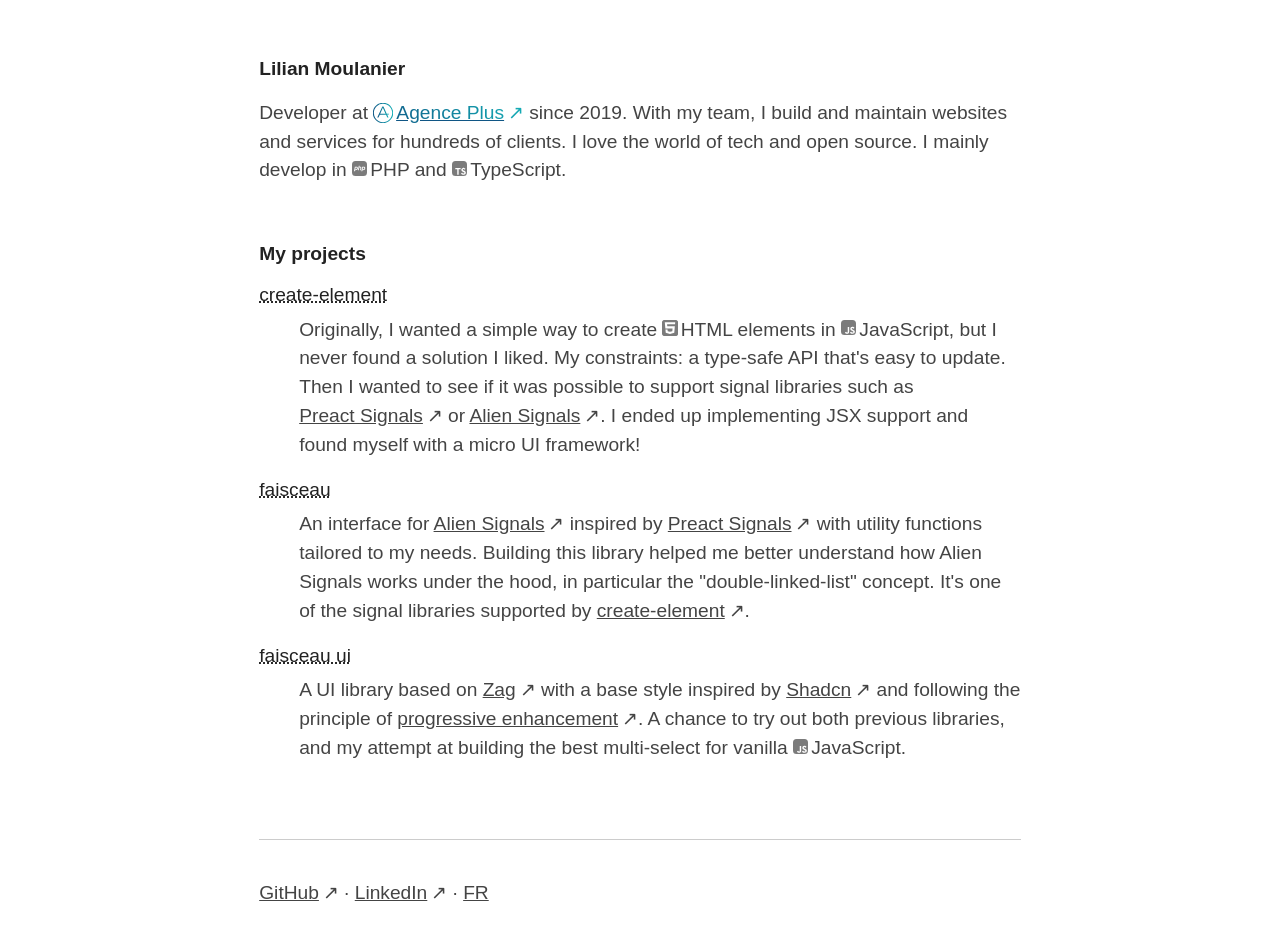
==== en.html @ 21a2eced "tweaking et ajout d'une version en" ====
<!doctype html>
<html lang="en">
  <head>
    <meta charset="UTF-8" />
    <meta name="viewport" content="width=device-width, initial-scale=1.0" />
    <title>Lilian Moulanier</title>
    <link
      rel="icon"
      href="data:image/svg+xml,%3Csvg xmlns='http://www.w3.org/2000/svg' viewBox='0 0 64 64'%3E%3Cpath fill='%23222' d='M20 12h12v28h16v12H20z'/%3E%3C/svg%3E"
      type="image/svg+xml"
    />
    <link rel="stylesheet" href="/index.css" />
    <script src="analytics.js" defer></script>
  </head>
  <body>
    <main>
      <h1>Lilian Moulanier</h1>
      <p>
        Developer at
        <a href="https://www.agence-plus.fr/" target="_blank">Agence Plus</a>
        since 2019. With my team, I build and maintain websites and services for hundreds of
        clients. I love the world of tech and open source. I mainly develop in
        <span class="icon icon-php">PHP</span> and <span class="icon icon-ts">TypeScript</span>.
      </p>

      <h2>My projects</h2>
      <dl>
        <dt>
          <h3>
            <a href="https://github.com/lilian1315/create-element" target="_blank"
              >create-element</a
            >
          </h3>
        </dt>
        <dd>
          Originally, I wanted a simple way to create
          <span class="icon icon-html">HTML</span> elements in
          <span class="icon icon-js">JavaScript</span>, but I never found a solution I liked. My
          constraints: a type-safe API that's easy to update. Then I wanted to see if it was
          possible to support signal libraries such as
          <a href="https://github.com/preactjs/signals" target="_blank">Preact Signals</a> or
          <a href="https://github.com/stackblitz/alien-signals" target="_blank">Alien Signals</a>. I
          ended up implementing JSX support and found myself with a micro UI framework!
        </dd>
      </dl>
      <dl>
        <dt>
          <h3>
            <a href="https://github.com/lilian1315/faisceau" target="_blank">faisceau</a>
          </h3>
        </dt>
        <dd>
          An interface for
          <a href="https://github.com/stackblitz/alien-signals" target="_blank">Alien Signals</a>
          inspired by
          <a href="https://github.com/preactjs/signals" target="_blank">Preact Signals</a>
          with utility functions tailored to my needs. Building this library helped me better
          understand how Alien Signals works under the hood, in particular the "double-linked-list"
          concept. It's one of the signal libraries supported by
          <a href="https://github.com/lilian1315/create-element" target="_blank">create-element</a>.
        </dd>
      </dl>
      <dl>
        <dt>
          <h3>
            <a href="https://github.com/lilian1315/faisceau-ui" target="_blank">faisceau ui</a>
          </h3>
        </dt>
        <dd>
          A UI library based on <a href="https://zagjs.com/" target="_blank">Zag</a> with a base
          style inspired by <a href="https://ui.shadcn.com/" target="_blank">Shadcn</a> and
          following the principle of
          <a
            href="https://developer.mozilla.org/en-US/docs/Glossary/Progressive_enhancement"
            target="_blank"
            >progressive enhancement</a
          >. A chance to try out both previous libraries, and my attempt at building the best
          multi-select for vanilla <span class="icon icon-js">JavaScript</span>.
        </dd>
      </dl>
    </main>
    <footer>
      <a href="https://github.com/lilian1315" target="_blank">GitHub</a>
      ·
      <a href="https://linkedin.com/in/lilian-moulanier-7810aa121" target="_blank">LinkedIn</a>
      ·
      <a href="/">FR</a>
    </footer>
  </body>
</html>
---- index.css ----
html {
  color-scheme: light dark;
  background-color: light-dark(#fff, #111);
  color: light-dark(#444, #bbb);
  font-family: sans-serif;
  font-size: 1.2em;
}

body {
  display: grid;
  min-height: 100dvh;
  width: 800px;
  max-width: 100%;
  padding: 0 1em;
  box-sizing: border-box;
  margin: 0 auto;
}

h1,
h2,
h3 {
  font-size: inherit;
  color: light-dark(#222, #eee);
}

h1 {
  margin-top: 3em;
}

h2 {
  margin-top: 3em;
}

h3 {
  font-weight: normal;
  margin-bottom: 0.5em;
  a {
    text-decoration-style: dotted;
  }
}

a {
  color: inherit;
  white-space: nowrap;
}

p,
dd,
footer {
  line-height: 1.5;
  a[target="_blank"]::after {
    display: inline-block;
    content: "\2009↗";
    text-decoration: none;
  }
}

footer {
  margin-top: 3rem;
  padding: 2em 0;
  align-self: end;
  border-top: 1px solid light-dark(rgb(0 0 0 / 0.2), rgb(255 255 255 / 0.2));
}

.icon {
  white-space: nowrap;
  &::before {
    content: "";
    display: inline-block;
    width: 0.8em;
    height: 0.8em;
    margin-right: 0.15em;
    opacity: 0.7;
    background-color: currentColor;
    -webkit-mask: var(--icon) center / contain no-repeat;
    mask: var(--icon) center / contain no-repeat;
  }
}

.icon-html {
  --icon: url("icons/html.svg");
}

.icon-js {
  --icon: url("icons/js.svg");
}

.icon-php {
  --icon: url("icons/php.svg");
}

.icon-ts {
  --icon: url("icons/ts.svg");
}

a[href^="https://www.agence-plus.fr/"] {
  background-image: linear-gradient(60deg, #105685, #15afb7);
  background-clip: text;
  color: transparent;
  text-decoration-color: #105685;
  &::before {
    content: "";
    position: relative;
    display: inline-block;
    top: 0.2em;
    margin-right: 0.2em;
    width: 1em;
    height: 1em;
    background-image: url("icons/agence-plus.svg");
    background-repeat: no-repeat;
    background-size: cover;
    background-position: center;
  }
}

@media screen and (width < 500px) {
  dd {
    margin-left: 0;
  }
}

@media screen and ((width < 600px) or (height < 600px)) {
  html {
    font-size: 1em;
  }
}
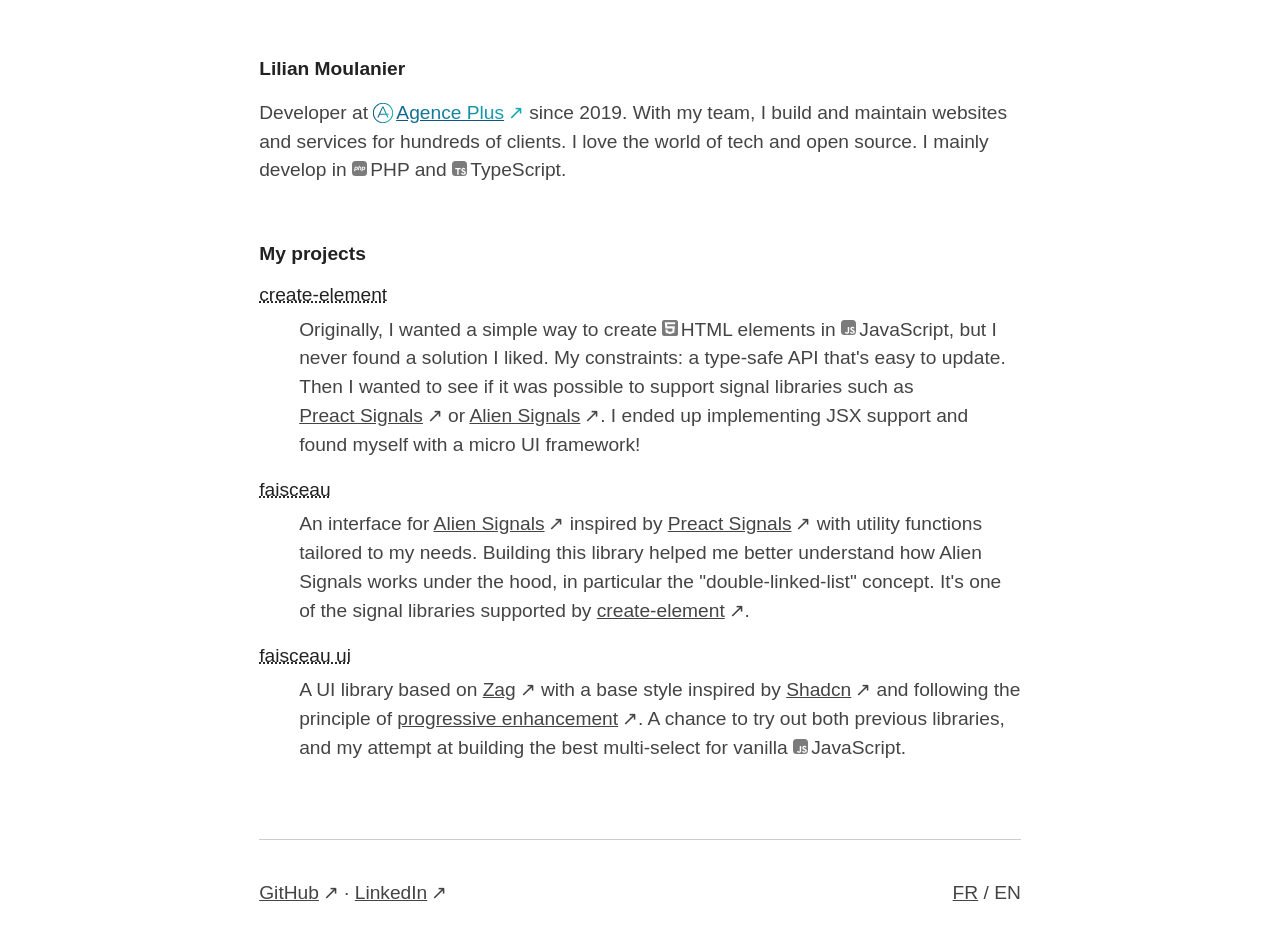
==== commit 8acbe8b6: "meilleur changement de langue" ====
--- a/en.html
+++ b/en.html
@@ -80,11 +80,15 @@
       </dl>
     </main>
     <footer>
-      <a href="https://github.com/lilian1315" target="_blank">GitHub</a>
-      ·
-      <a href="https://linkedin.com/in/lilian-moulanier-7810aa121" target="_blank">LinkedIn</a>
-      ·
-      <a href="/">FR</a>
+      <div>
+        <a href="https://github.com/lilian1315" target="_blank">GitHub</a>
+        ·
+        <a href="https://linkedin.com/in/lilian-moulanier-7810aa121" target="_blank">LinkedIn</a>
+      </div>
+      <div>
+        <a href="/fr">FR</a>
+        / EN
+      </div>
     </footer>
   </body>
 </html>
--- a/index.css
+++ b/index.css
@@ -56,6 +56,8 @@
 }
 
 footer {
+  display: flex;
+  justify-content: space-between;
   margin-top: 3rem;
   padding: 2em 0;
   align-self: end;
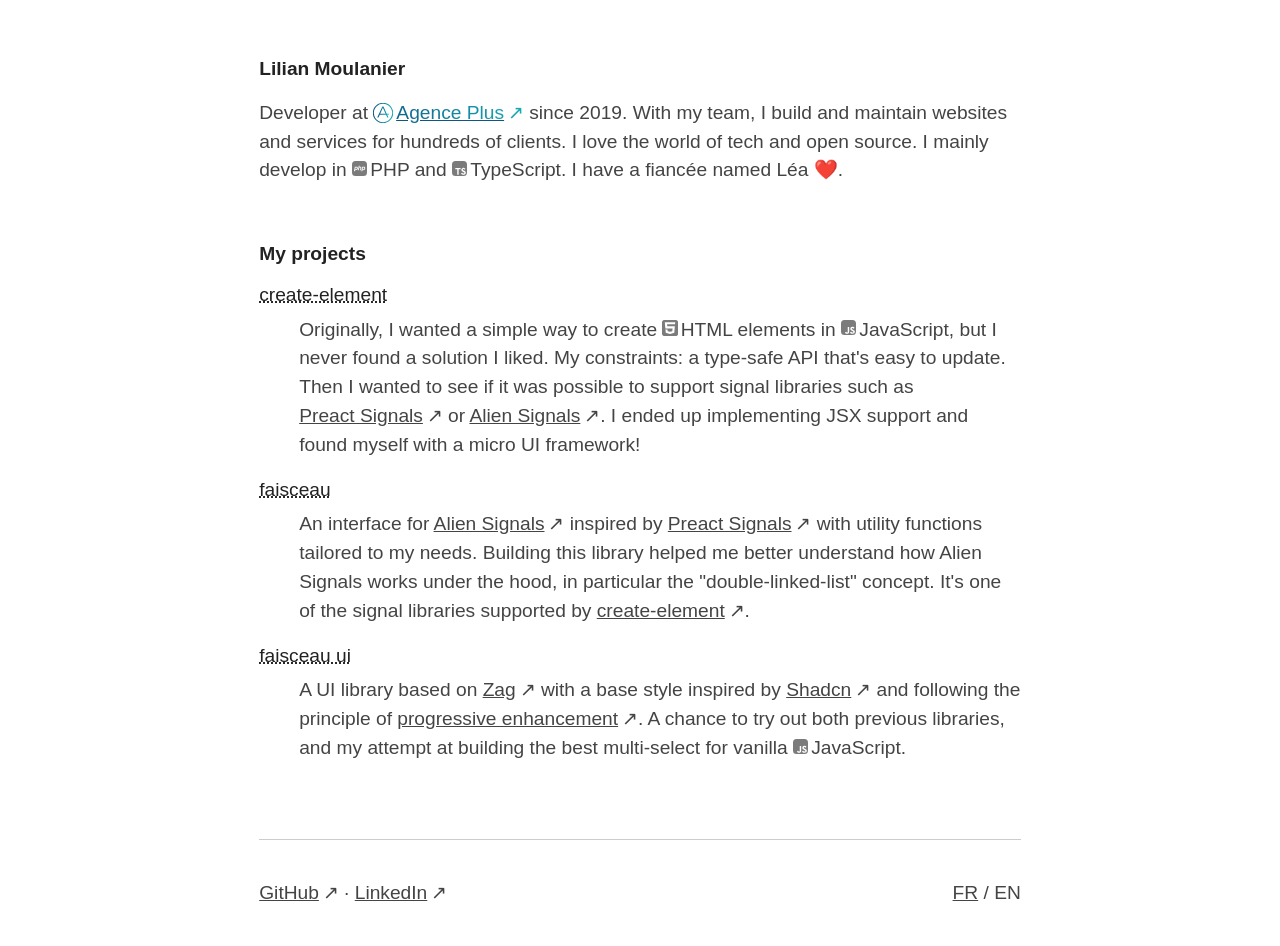
==== commit 4f503428: "mention my fiancée" ====
--- a/en.html
+++ b/en.html
@@ -4,13 +4,17 @@
     <meta charset="UTF-8" />
     <meta name="viewport" content="width=device-width, initial-scale=1.0" />
     <title>Lilian Moulanier</title>
+    <meta
+      name="description"
+      content="Developer at Agence Plus since 2019 — I build and maintain websites and open source services in PHP and TypeScript."
+    />
     <link
       rel="icon"
       href="data:image/svg+xml,%3Csvg xmlns='http://www.w3.org/2000/svg' viewBox='0 0 64 64'%3E%3Cpath fill='%23222' d='M20 12h12v28h16v12H20z'/%3E%3C/svg%3E"
       type="image/svg+xml"
     />
     <link rel="stylesheet" href="/index.css" />
-    <script src="analytics.js" defer></script>
+    <script src="index.js" defer></script>
   </head>
   <body>
     <main>
@@ -20,7 +24,8 @@
         <a href="https://www.agence-plus.fr/" target="_blank">Agence Plus</a>
         since 2019. With my team, I build and maintain websites and services for hundreds of
         clients. I love the world of tech and open source. I mainly develop in
-        <span class="icon icon-php">PHP</span> and <span class="icon icon-ts">TypeScript</span>.
+        <span class="icon icon-php">PHP</span> and <span class="icon icon-ts">TypeScript</span>. I
+        have a fiancée named Léa ❤️.
       </p>
 
       <h2>My projects</h2>
--- a/index.css
+++ b/index.css
@@ -42,6 +42,15 @@
 a {
   color: inherit;
   white-space: nowrap;
+}
+
+@media (hover: hover) {
+  a:hover {
+    color: light-dark(#000, #fff);
+  }
+  h3 a:hover {
+    text-decoration: underline;
+  }
 }
 
 p,
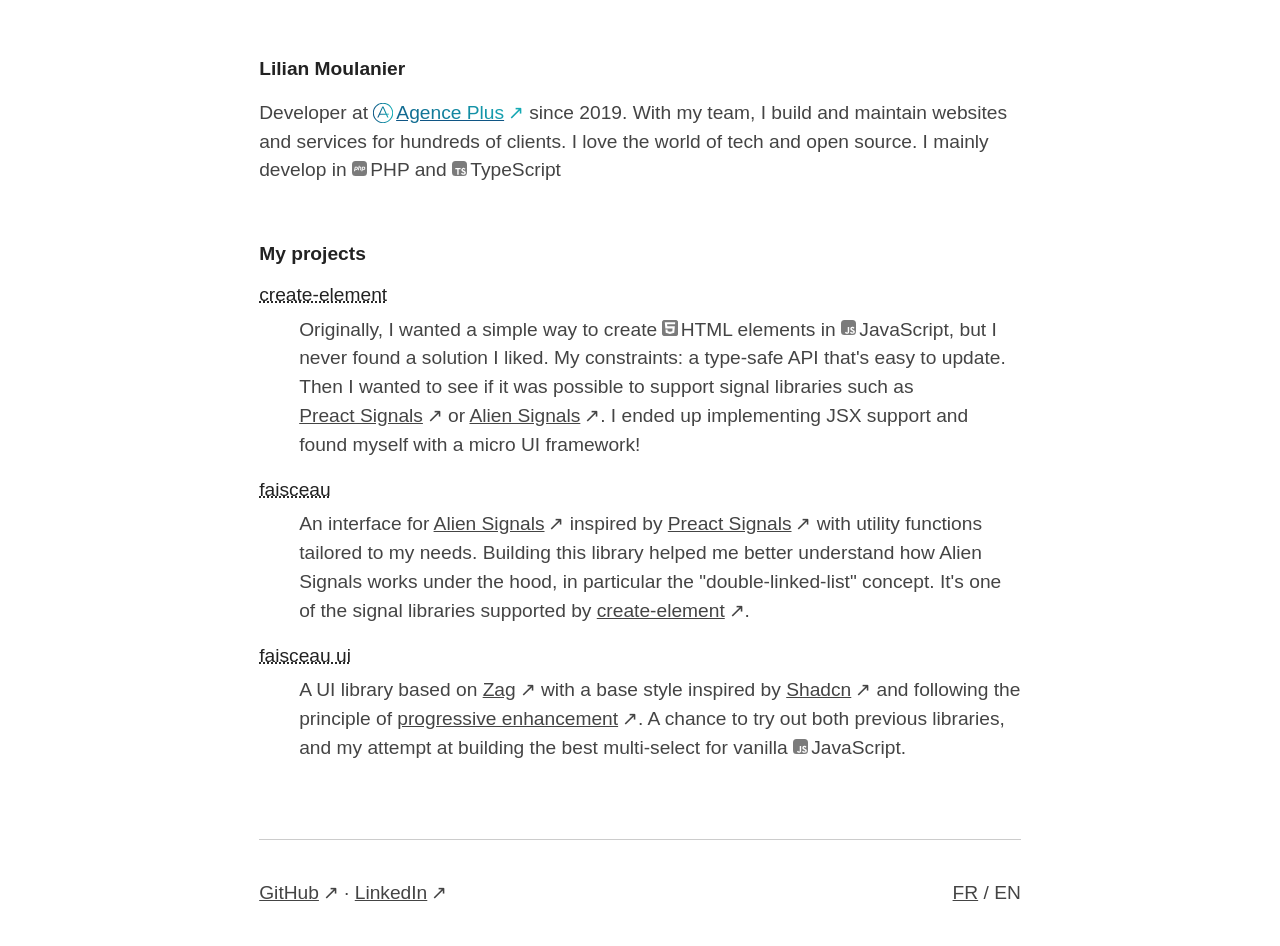
==== commit 97adb32f: "revert mention to my fiancée" ====
--- a/en.html
+++ b/en.html
@@ -24,8 +24,7 @@
         <a href="https://www.agence-plus.fr/" target="_blank">Agence Plus</a>
         since 2019. With my team, I build and maintain websites and services for hundreds of
         clients. I love the world of tech and open source. I mainly develop in
-        <span class="icon icon-php">PHP</span> and <span class="icon icon-ts">TypeScript</span>. I
-        have a fiancée named Léa ❤️.
+        <span class="icon icon-php">PHP</span> and <span class="icon icon-ts">TypeScript</span>
       </p>
 
       <h2>My projects</h2>
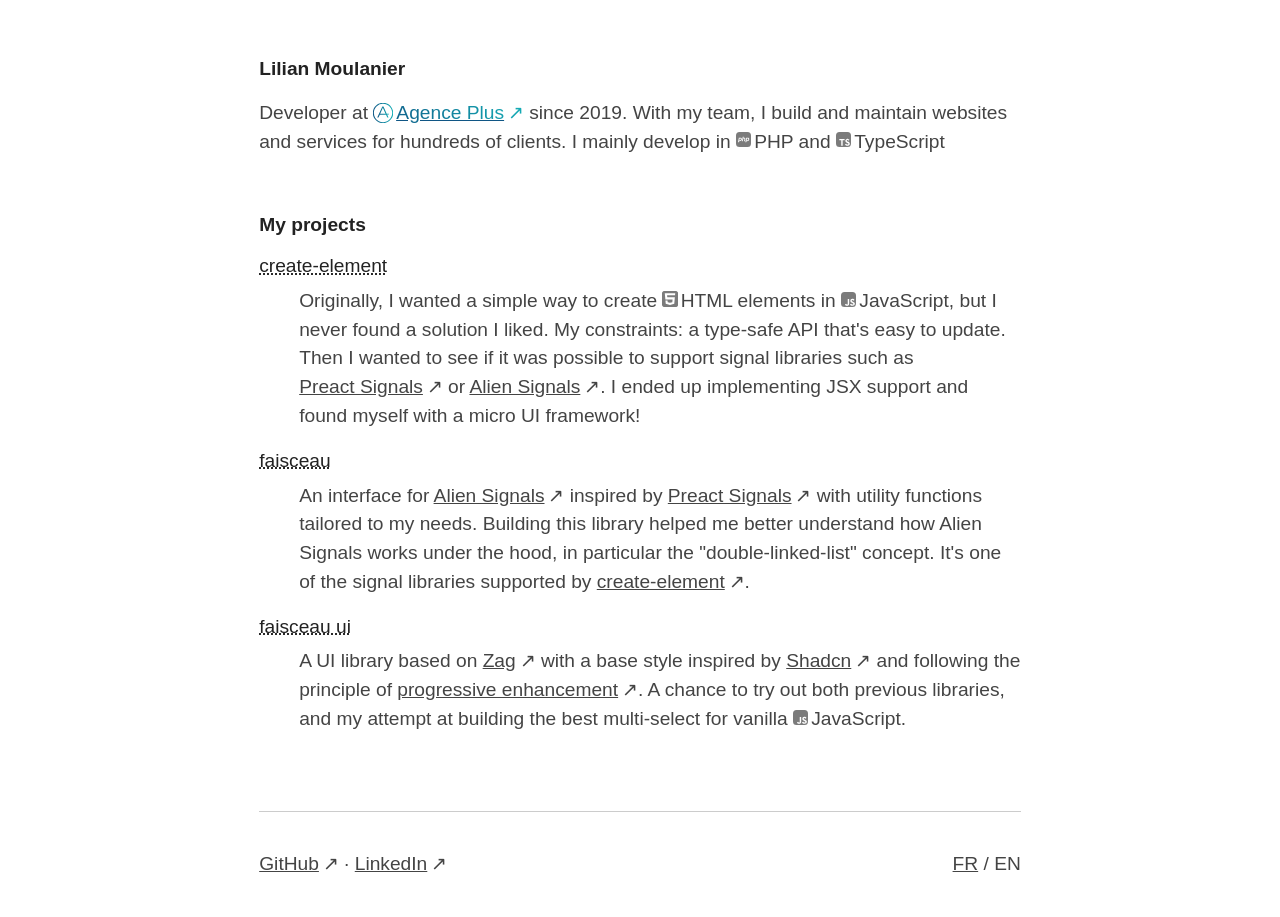
==== commit 79acde00: "simplify intro" ====
--- a/en.html
+++ b/en.html
@@ -23,8 +23,7 @@
         Developer at
         <a href="https://www.agence-plus.fr/" target="_blank">Agence Plus</a>
         since 2019. With my team, I build and maintain websites and services for hundreds of
-        clients. I love the world of tech and open source. I mainly develop in
-        <span class="icon icon-php">PHP</span> and <span class="icon icon-ts">TypeScript</span>
+        clients. I mainly develop in <span class="icon icon-php">PHP</span> and <span class="icon icon-ts">TypeScript</span>
       </p>
 
       <h2>My projects</h2>
